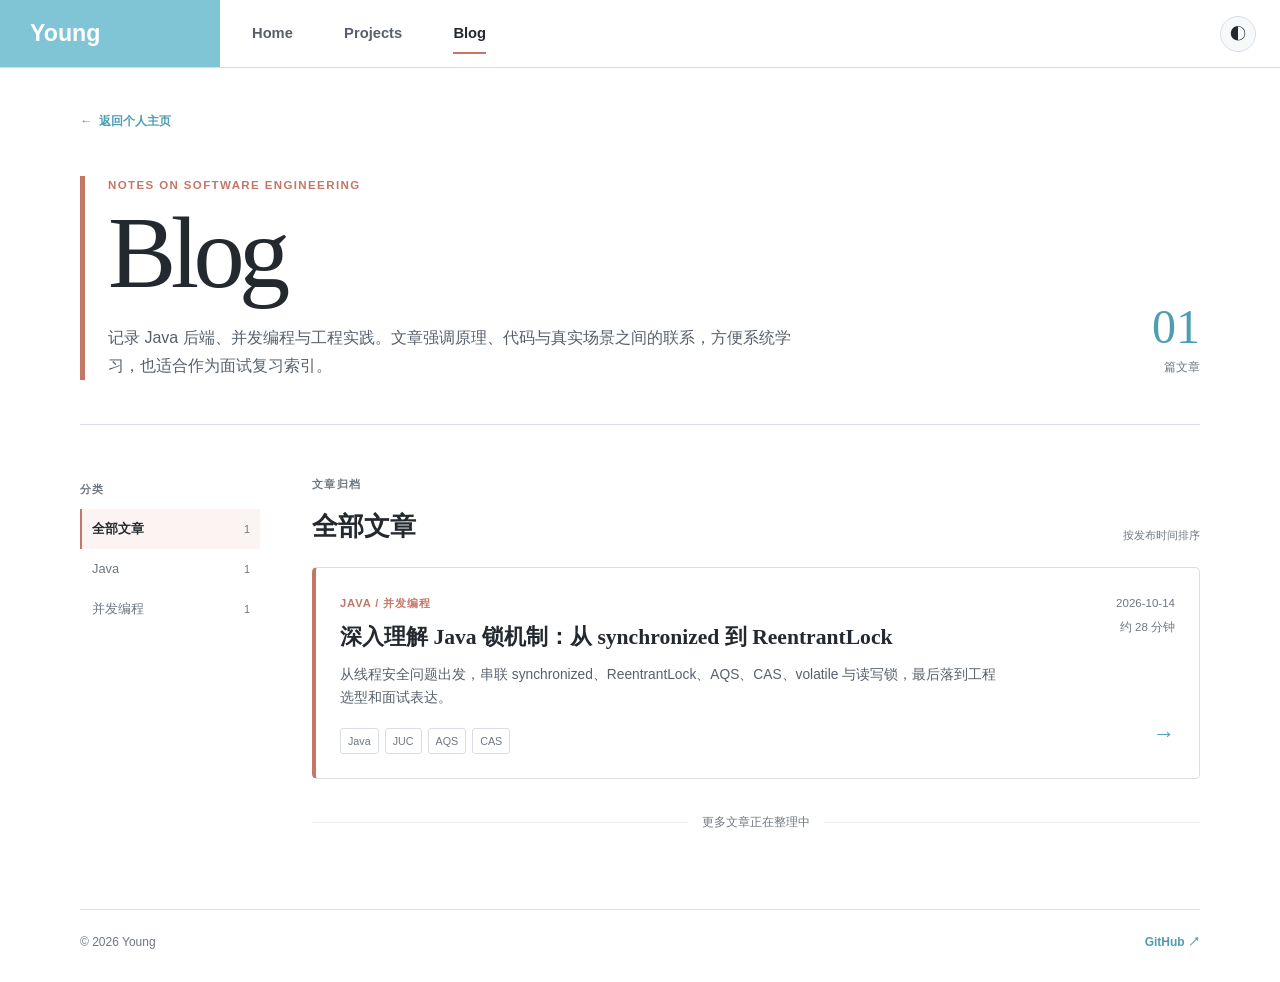
==== blog/index.html @ ed75a497 "update blog" ====
<!DOCTYPE html>
<html lang="zh-CN" data-theme="auto">
<head>
    <meta charset="UTF-8">
    <meta name="viewport" content="width=device-width, initial-scale=1.0">
    <meta name="description" content="Young 的技术博客，记录 Java 后端、并发编程与工程实践。">
    <meta name="theme-color" content="#7fc5d5">
    <title>Blog · Young</title>
    <link rel="stylesheet" href="blog.css">
    <script src="blog-index.js" defer></script>
</head>
<body class="blog-index-page">
    <header class="site-header">
        <a class="brand" href="../index.html">Young</a>
        <nav aria-label="博客导航">
            <a href="../index.html#about">Home</a>
            <a href="../index.html#projects">Projects</a>
            <a href="index.html" aria-current="page">Blog</a>
        </nav>
        <button class="theme-toggle" type="button" aria-label="切换深色模式" title="切换深色模式">
            <span class="theme-icon" aria-hidden="true">◐</span>
        </button>
    </header>

    <main class="blog-index-shell">
        <a class="blog-home-link" href="../index.html"><span aria-hidden="true">←</span> 返回个人主页</a>

        <header class="blog-index-hero">
            <div>
                <p class="blog-index-kicker">Notes on software engineering</p>
                <h1>Blog</h1>
                <p class="blog-index-lead">记录 Java 后端、并发编程与工程实践。文章强调原理、代码与真实场景之间的联系，方便系统学习，也适合作为面试复习索引。</p>
            </div>
            <div class="blog-index-stat" aria-label="博客统计">
                <strong>01</strong>
                <span>篇文章</span>
            </div>
        </header>

        <div class="blog-browser">
            <aside class="blog-categories" aria-label="文章分类">
                <p class="aside-label">分类</p>
                <a href="#articles" aria-current="page"><span>全部文章</span><b>1</b></a>
                <a href="#java"><span>Java</span><b>1</b></a>
                <a href="#concurrency"><span>并发编程</span><b>1</b></a>
            </aside>

            <section class="blog-list" id="articles" aria-labelledby="articles-title">
                <div class="blog-list-heading">
                    <div>
                        <p class="aside-label">文章归档</p>
                        <h2 id="articles-title">全部文章</h2>
                    </div>
                    <span>按发布时间排序</span>
                </div>

                <article class="post-card" id="java">
                    <a class="post-card__link" href="java-locks.html" aria-label="阅读《深入理解 Java 锁机制：从 synchronized 到 ReentrantLock》"></a>
                    <div class="post-card__content">
                        <div class="post-card__eyebrow" id="concurrency">Java / 并发编程</div>
                        <h3>深入理解 Java 锁机制：从 synchronized 到 ReentrantLock</h3>
                        <p>从线程安全问题出发，串联 synchronized、ReentrantLock、AQS、CAS、volatile 与读写锁，最后落到工程选型和面试表达。</p>
                        <div class="post-card__tags" aria-label="文章标签">
                            <span>Java</span>
                            <span>JUC</span>
                            <span>AQS</span>
                            <span>CAS</span>
                        </div>
                    </div>
                    <div class="post-card__meta">
                        <time datetime="2026-10-14">2026-10-14</time>
                        <span>约 28 分钟</span>
                        <i aria-hidden="true">→</i>
                    </div>
                </article>

                <div class="blog-list-end">
                    <span></span>
                    <p>更多文章正在整理中</p>
                    <span></span>
                </div>
            </section>
        </div>
    </main>

    <footer class="blog-index-footer">
        <span>© 2026 Young</span>
        <a href="https://github.com/winnielab" target="_blank" rel="noreferrer">GitHub <span aria-hidden="true">↗</span></a>
    </footer>
</body>
</html>
---- blog/blog.css ----
:root {
    color-scheme: light;
    --sidebar: #7fc5d5;
    --sidebar-deep: #4e9eb1;
    --accent: #c47767;
    --projects: #8c84bf;
    --text: #24292f;
    --text-soft: #57606a;
    --muted: #6e7781;
    --page: #ffffff;
    --surface: #f6f8fa;
    --surface-raised: #ffffff;
    --line: #d8dee4;
    --line-soft: #eaeef2;
    --code-bg: #161b22;
    --code-text: #e6edf3;
    --shadow: 0 7px 24px rgba(31, 35, 40, 0.07);
    --header-height: 68px;
    --article-width: 780px;
}

[data-theme="dark"] {
    color-scheme: dark;
    --sidebar: #56a4b7;
    --sidebar-deep: #79c6d7;
    --accent: #db8f80;
    --projects: #a79fd1;
    --text: #e6edf3;
    --text-soft: #b7bec8;
    --muted: #9198a1;
    --page: #0d1117;
    --surface: #161b22;
    --surface-raised: #0d1117;
    --line: #30363d;
    --line-soft: #21262d;
    --code-bg: #010409;
    --code-text: #e6edf3;
    --shadow: 0 8px 28px rgba(0, 0, 0, 0.24);
}

@media (prefers-color-scheme: dark) {
    [data-theme="auto"] {
        color-scheme: dark;
        --sidebar: #56a4b7;
        --sidebar-deep: #79c6d7;
        --accent: #db8f80;
        --projects: #a79fd1;
        --text: #e6edf3;
        --text-soft: #b7bec8;
        --muted: #9198a1;
        --page: #0d1117;
        --surface: #161b22;
        --surface-raised: #0d1117;
        --line: #30363d;
        --line-soft: #21262d;
        --code-bg: #010409;
        --code-text: #e6edf3;
        --shadow: 0 8px 28px rgba(0, 0, 0, 0.24);
    }
}

* {
    box-sizing: border-box;
}

html {
    scroll-behavior: smooth;
    scroll-padding-top: calc(var(--header-height) + 24px);
}

body {
    margin: 0;
    background: var(--page);
    color: var(--text);
    font-family: Arial, Helvetica, "PingFang SC", "Microsoft YaHei", sans-serif;
    font-size: 16px;
    line-height: 1.72;
    text-rendering: optimizeLegibility;
}

button,
input,
textarea,
select {
    font: inherit;
}

a {
    color: inherit;
    text-decoration: none;
}

a:hover {
    text-decoration: underline;
}

code {
    font-family: "SFMono-Regular", Consolas, "Liberation Mono", Menlo, monospace;
}

p code,
li code,
td code {
    padding: 0.12em 0.34em;
    border: 1px solid var(--line-soft);
    border-radius: 4px;
    background: var(--surface);
    color: var(--text);
    font-size: 0.88em;
    overflow-wrap: anywhere;
}

.reading-progress {
    position: fixed;
    z-index: 100;
    top: 0;
    left: 0;
    width: 100%;
    height: 3px;
    background: transparent;
}

.reading-progress span {
    display: block;
    width: 0;
    height: 100%;
    background: var(--accent);
    transition: width 80ms linear;
}

.site-header {
    position: sticky;
    z-index: 50;
    top: 0;
    display: grid;
    min-height: var(--header-height);
    grid-template-columns: 220px minmax(0, 1fr) auto;
    align-items: center;
    border-bottom: 1px solid var(--line);
    background: color-mix(in srgb, var(--page) 94%, transparent);
    backdrop-filter: blur(12px);
}

.brand {
    display: flex;
    height: 100%;
    align-items: center;
    padding: 0 30px;
    background: var(--sidebar);
    color: #fff;
    font-size: 1.45rem;
    font-weight: 700;
    line-height: 1;
}

.brand:hover {
    text-decoration: none;
}

.site-header nav {
    display: flex;
    gap: clamp(26px, 4vw, 52px);
    padding: 0 32px;
}

.site-header nav a {
    position: relative;
    color: var(--text-soft);
    font-size: 0.92rem;
    font-weight: 600;
}

.site-header nav a[aria-current="page"] {
    color: var(--text);
}

.site-header nav a[aria-current="page"]::after {
    position: absolute;
    right: 0;
    bottom: -8px;
    left: 0;
    height: 2px;
    background: var(--accent);
    content: "";
}

.theme-toggle {
    display: grid;
    width: 36px;
    height: 36px;
    margin-right: 24px;
    place-items: center;
    border: 1px solid var(--line);
    border-radius: 50%;
    background: var(--surface);
    color: var(--text);
    cursor: pointer;
}

.theme-toggle:hover {
    border-color: var(--sidebar-deep);
}

.article-shell {
    display: grid;
    width: min(1440px, 100%);
    min-height: calc(100vh - var(--header-height));
    grid-template-columns: 220px minmax(0, var(--article-width)) 220px;
    gap: clamp(32px, 4vw, 64px);
    margin: 0 auto;
    padding-right: 32px;
}

.toc-panel {
    position: sticky;
    top: var(--header-height);
    height: calc(100vh - var(--header-height));
    align-self: start;
    padding: 28px 22px 32px 30px;
    border-right: 1px solid var(--line-soft);
    overflow-y: auto;
    scrollbar-width: thin;
}

.toc-back {
    display: inline-flex;
    gap: 7px;
    align-items: center;
    margin-bottom: 28px;
    color: var(--sidebar-deep);
    font-size: 0.78rem;
    font-weight: 700;
}

.toc-title,
.aside-label {
    margin: 0 0 10px;
    color: var(--muted);
    font-size: 0.7rem;
    font-weight: 700;
    letter-spacing: 0.12em;
    text-transform: uppercase;
}

#toc {
    display: flex;
    flex-direction: column;
    gap: 2px;
}

#toc a {
    display: block;
    padding: 5px 9px;
    border-left: 2px solid transparent;
    color: var(--muted);
    font-size: 0.78rem;
    line-height: 1.4;
}

#toc a:hover {
    color: var(--text);
    text-decoration: none;
}

#toc a.is-active {
    border-left-color: var(--accent);
    background: color-mix(in srgb, var(--accent) 8%, transparent);
    color: var(--text);
    font-weight: 700;
}

#toc a[data-level="3"] {
    padding-left: 20px;
    font-size: 0.74rem;
}

.article-main {
    min-width: 0;
    padding: 64px 0 80px;
}

.article-header {
    position: relative;
    margin-bottom: 36px;
    padding-bottom: 32px;
    border-bottom: 1px solid var(--line);
}

.article-header::before {
    position: absolute;
    top: -64px;
    bottom: 0;
    left: -28px;
    width: 5px;
    background: var(--accent);
    content: "";
}

.article-kicker {
    margin-bottom: 13px;
    color: var(--accent);
    font-size: 0.76rem;
    font-weight: 700;
    letter-spacing: 0.1em;
    text-transform: uppercase;
}

.article-header h1 {
    max-width: 760px;
    margin: 0;
    font-family: Georgia, "Songti SC", "Times New Roman", serif;
    font-size: clamp(2rem, 4vw, 3.25rem);
    font-weight: 600;
    letter-spacing: -0.035em;
    line-height: 1.15;
}

.article-header h1 span {
    color: var(--text-soft);
}

.article-lead {
    max-width: 720px;
    margin: 22px 0 0;
    color: var(--text-soft);
    font-size: 1.08rem;
    line-height: 1.75;
}

.article-meta {
    display: flex;
    flex-wrap: wrap;
    gap: 7px 22px;
    margin-top: 22px;
    color: var(--muted);
    font-size: 0.78rem;
}

.article-meta span + span::before {
    margin-right: 22px;
    color: var(--line);
    content: "/";
}

.article-main section {
    margin-top: 74px;
}

.article-main section > h2 {
    position: relative;
    margin: 0 0 24px;
    color: var(--text);
    font-family: Georgia, "Songti SC", "Times New Roman", serif;
    font-size: 1.8rem;
    font-weight: 600;
    line-height: 1.35;
}

.article-main section > h2::before {
    position: absolute;
    top: 0.18em;
    bottom: 0.16em;
    left: -28px;
    width: 5px;
    background: var(--accent);
    content: "";
}

.article-main h3 {
    margin: 46px 0 14px;
    color: var(--text);
    font-size: 1.22rem;
    line-height: 1.42;
}

.article-main h4 {
    margin: 0 0 8px;
    font-size: 1rem;
}

.article-main p {
    margin: 0 0 18px;
    color: var(--text-soft);
}

.article-main strong {
    color: var(--text);
}

.article-main ul,
.article-main ol {
    margin: 0 0 22px;
    padding-left: 1.45rem;
    color: var(--text-soft);
}

.article-main li {
    margin: 8px 0;
    padding-left: 4px;
}

.article-note {
    margin: 28px 0;
    padding: 19px 22px;
    border: 1px solid color-mix(in srgb, var(--sidebar) 58%, var(--line));
    border-left: 4px solid var(--sidebar-deep);
    border-radius: 5px;
    background: color-mix(in srgb, var(--sidebar) 9%, var(--page));
}

.article-note strong {
    display: block;
    margin-bottom: 5px;
    font-size: 0.9rem;
}

.article-note p {
    margin: 0;
    font-size: 0.9rem;
}

.article-note--scope {
    margin-top: 0;
}

.article-note--warning {
    border-color: color-mix(in srgb, #e2ae37 58%, var(--line));
    border-left-color: #c18a0b;
    background: color-mix(in srgb, #e2ae37 10%, var(--page));
}

.concept-grid {
    display: grid;
    grid-template-columns: repeat(3, 1fr);
    gap: 14px;
    margin: 24px 0 30px;
}

.concept-card {
    position: relative;
    min-height: 175px;
    padding: 22px 18px 18px;
    border: 1px solid var(--line);
    border-radius: 5px;
    background: var(--surface-raised);
    transition: transform 160ms ease, border-color 160ms ease;
}

.concept-card:hover {
    border-color: var(--sidebar);
    transform: translateY(-2px);
}

.concept-index {
    display: block;
    margin-bottom: 18px;
    color: var(--sidebar-deep);
    font-family: Georgia, serif;
    font-size: 1.45rem;
}

.concept-card p {
    margin: 0;
    font-size: 0.84rem;
    line-height: 1.58;
}

.code-block {
    position: relative;
    margin: 25px 0 28px;
    border: 1px solid #30363d;
    border-radius: 6px;
    background: var(--code-bg);
    box-shadow: var(--shadow);
    overflow: hidden;
}

.code-block::before {
    display: flex;
    height: 38px;
    align-items: center;
    padding: 0 14px;
    border-bottom: 1px solid #30363d;
    color: #8b949e;
    font: 700 0.66rem/1 Arial, sans-serif;
    letter-spacing: 0.1em;
    text-transform: uppercase;
    content: attr(data-language);
}

.code-block pre {
    margin: 0;
    padding: 20px 22px 22px;
    overflow-x: auto;
    scrollbar-color: #484f58 transparent;
}

.code-block code {
    display: block;
    min-width: max-content;
    color: var(--code-text);
    font-size: 0.83rem;
    line-height: 1.62;
    tab-size: 4;
}

.copy-button {
    position: absolute;
    z-index: 2;
    top: 7px;
    right: 8px;
    min-width: 64px;
    padding: 5px 9px;
    border: 1px solid #484f58;
    border-radius: 4px;
    background: #21262d;
    color: #c9d1d9;
    font-size: 0.68rem;
    cursor: pointer;
}

.copy-button:hover {
    border-color: #8b949e;
    background: #30363d;
}

.copy-button.is-copied {
    border-color: #3fb950;
    color: #56d364;
}

.tok-comment { color: #8b949e; font-style: italic; }
.tok-string { color: #a5d6ff; }
.tok-number { color: #79c0ff; }
.tok-keyword { color: #ff7b72; }
.tok-type { color: #d2a8ff; }
.tok-annotation { color: #d2a8ff; }
.tok-method { color: #d2a8ff; }
.tok-literal { color: #79c0ff; }

.comparison-table-wrap {
    margin: 25px 0 30px;
    border: 1px solid var(--line);
    border-radius: 5px;
    overflow-x: auto;
}

.comparison-table {
    width: 100%;
    min-width: 620px;
    border-collapse: collapse;
    font-size: 0.85rem;
    line-height: 1.55;
}

.comparison-table th,
.comparison-table td {
    padding: 13px 15px;
    border-bottom: 1px solid var(--line-soft);
    text-align: left;
    vertical-align: top;
}

.comparison-table th {
    background: var(--surface);
    color: var(--text);
    font-size: 0.76rem;
    letter-spacing: 0.02em;
}

.comparison-table td {
    color: var(--text-soft);
}

.comparison-table tbody tr:last-child td {
    border-bottom: 0;
}

.tech-figure {
    margin: 30px 0 34px;
    padding: 18px;
    border: 1px solid var(--line);
    border-radius: 5px;
    background: var(--surface);
}

.tech-figure svg {
    display: block;
    width: 100%;
    height: auto;
}

.tech-figure figcaption {
    margin-top: 10px;
    color: var(--muted);
    font-size: 0.74rem;
    text-align: center;
}

.svg-card rect {
    fill: var(--surface-raised);
    stroke: var(--line);
}

.svg-card text {
    fill: var(--text);
    font: 600 14px Arial, sans-serif;
    text-anchor: middle;
}

.svg-card--accent rect {
    fill: color-mix(in srgb, var(--sidebar) 12%, var(--surface-raised));
    stroke: var(--sidebar-deep);
}

.svg-card--muted rect {
    fill: var(--surface);
    stroke: var(--line);
}

.svg-card .svg-small {
    fill: var(--muted);
    font-size: 11px;
    font-weight: 400;
}

.svg-line {
    fill: none;
    stroke: var(--text-soft);
    stroke-width: 1.5;
}

.svg-line--dashed {
    stroke-dasharray: 5 5;
}

.svg-arrow-fill {
    fill: var(--text-soft);
}

.svg-label {
    fill: var(--muted);
    font: 11px Arial, sans-serif;
    text-anchor: middle;
}

.scenario-list {
    display: grid;
    grid-template-columns: 1fr 1fr;
    gap: 14px;
    margin: 26px 0 34px;
}

.scenario-list article {
    display: grid;
    grid-template-columns: 34px 1fr;
    gap: 10px;
    padding: 18px;
    border: 1px solid var(--line);
    border-radius: 5px;
}

.scenario-list article > span {
    color: var(--accent);
    font-family: Georgia, serif;
    font-size: 1.05rem;
}

.scenario-list h3 {
    margin: 0 0 6px;
    font-size: 0.96rem;
}

.scenario-list p {
    margin: 0;
    font-size: 0.82rem;
    line-height: 1.6;
}

.section-intro {
    margin-bottom: 24px;
}

.qa-list {
    border-top: 1px solid var(--line);
}

.qa-list details {
    border-bottom: 1px solid var(--line);
}

.qa-list summary {
    display: flex;
    gap: 14px;
    align-items: baseline;
    padding: 18px 4px;
    color: var(--text);
    font-weight: 700;
    list-style: none;
    cursor: pointer;
}

.qa-list summary::-webkit-details-marker {
    display: none;
}

.qa-list summary span {
    flex: 0 0 26px;
    color: var(--accent);
    font-family: Georgia, serif;
    font-size: 0.92rem;
}

.qa-list summary::after {
    margin-left: auto;
    color: var(--muted);
    content: "+";
}

.qa-list details[open] summary::after {
    content: "−";
}

.qa-list details > div {
    padding: 0 44px 8px;
}

.qa-list details p {
    margin-bottom: 12px;
    font-size: 0.91rem;
}

.article-footer {
    display: flex;
    justify-content: space-between;
    align-items: center;
    gap: 20px;
    margin-top: 76px;
    padding-top: 24px;
    border-top: 1px solid var(--line);
}

.article-footer div {
    display: flex;
    flex-direction: column;
}

.article-footer strong {
    font-size: 0.9rem;
}

.article-footer span {
    color: var(--muted);
    font-size: 0.76rem;
}

.article-footer a {
    color: var(--sidebar-deep);
    font-size: 0.82rem;
    font-weight: 700;
}

.article-aside {
    position: sticky;
    top: calc(var(--header-height) + 32px);
    height: max-content;
    padding-top: 64px;
}

.aside-card {
    margin-bottom: 16px;
    padding: 18px;
    border: 1px solid var(--line);
    border-radius: 5px;
    background: var(--surface-raised);
}

.aside-card p {
    margin: 4px 0;
    color: var(--text-soft);
    font-size: 0.79rem;
}

.aside-card i {
    display: block;
    height: 18px;
    color: var(--line);
    font-style: normal;
    line-height: 18px;
}

.aside-card--tags > div {
    display: flex;
    flex-wrap: wrap;
    gap: 6px;
}

.aside-card--tags span:not(.aside-label) {
    padding: 3px 7px;
    border: 1px solid var(--line);
    border-radius: 3px;
    color: var(--muted);
    font-size: 0.68rem;
}

.back-to-top {
    position: fixed;
    z-index: 30;
    right: 22px;
    bottom: 22px;
    display: grid;
    width: 40px;
    height: 40px;
    place-items: center;
    border: 1px solid var(--line);
    border-radius: 50%;
    background: var(--surface-raised);
    box-shadow: var(--shadow);
    color: var(--text);
    cursor: pointer;
    opacity: 0;
    pointer-events: none;
    transform: translateY(8px);
    transition: opacity 160ms ease, transform 160ms ease;
}

.back-to-top.is-visible {
    opacity: 1;
    pointer-events: auto;
    transform: translateY(0);
}

/* Blog index */
.blog-index-page {
    min-height: 100vh;
}

.blog-index-shell {
    width: min(1120px, calc(100% - 48px));
    min-height: calc(100vh - var(--header-height) - 92px);
    margin: 0 auto;
    padding: 38px 0 76px;
}

.blog-home-link {
    display: inline-flex;
    gap: 7px;
    align-items: center;
    color: var(--sidebar-deep);
    font-size: 0.78rem;
    font-weight: 700;
}

.blog-index-hero {
    position: relative;
    display: grid;
    grid-template-columns: minmax(0, 1fr) 120px;
    gap: 48px;
    align-items: end;
    margin-top: 42px;
    padding: 0 0 44px 28px;
    border-bottom: 1px solid var(--line);
}

.blog-index-hero::before {
    position: absolute;
    top: 0;
    bottom: 44px;
    left: 0;
    width: 5px;
    background: var(--accent);
    content: "";
}

.blog-index-kicker {
    margin: 0 0 8px;
    color: var(--accent);
    font-size: 0.72rem;
    font-weight: 700;
    letter-spacing: 0.12em;
    text-transform: uppercase;
}

.blog-index-hero h1 {
    margin: 0;
    font-family: Georgia, "Songti SC", "Times New Roman", serif;
    font-size: clamp(3.2rem, 8vw, 6.4rem);
    font-weight: 500;
    letter-spacing: -0.055em;
    line-height: 0.98;
}

.blog-index-lead {
    max-width: 700px;
    margin: 20px 0 0;
    color: var(--text-soft);
    font-size: 1rem;
    line-height: 1.75;
}

.blog-index-stat {
    display: flex;
    flex-direction: column;
    align-items: flex-end;
    padding-bottom: 2px;
}

.blog-index-stat strong {
    color: var(--sidebar-deep);
    font-family: Georgia, serif;
    font-size: 3rem;
    font-weight: 400;
    line-height: 1;
}

.blog-index-stat span {
    margin-top: 7px;
    color: var(--muted);
    font-size: 0.72rem;
}

.blog-browser {
    display: grid;
    grid-template-columns: 180px minmax(0, 1fr);
    gap: 52px;
    margin-top: 50px;
}

.blog-categories {
    align-self: start;
    padding-top: 5px;
}

.blog-categories a {
    display: flex;
    justify-content: space-between;
    align-items: center;
    gap: 16px;
    padding: 9px 10px;
    border-left: 2px solid transparent;
    color: var(--muted);
    font-size: 0.8rem;
}

.blog-categories a:hover {
    background: var(--surface);
    color: var(--text);
    text-decoration: none;
}

.blog-categories a[aria-current="page"] {
    border-left-color: var(--accent);
    background: color-mix(in srgb, var(--accent) 8%, transparent);
    color: var(--text);
    font-weight: 700;
}

.blog-categories b {
    color: var(--muted);
    font-size: 0.68rem;
    font-weight: 400;
}

.blog-list {
    min-width: 0;
}

.blog-list-heading {
    display: flex;
    justify-content: space-between;
    align-items: end;
    gap: 20px;
    margin-bottom: 18px;
}

.blog-list-heading h2 {
    margin: 0;
    font-family: Georgia, "Songti SC", "Times New Roman", serif;
    font-size: 1.65rem;
    font-weight: 600;
}

.blog-list-heading > span {
    padding-bottom: 4px;
    color: var(--muted);
    font-size: 0.7rem;
}

.post-card {
    position: relative;
    display: grid;
    grid-template-columns: minmax(0, 1fr) 118px;
    gap: 26px;
    padding: 26px 24px 24px;
    border: 1px solid var(--line);
    border-left: 4px solid var(--accent);
    border-radius: 5px;
    background: var(--surface-raised);
    transition: border-color 160ms ease, box-shadow 160ms ease, transform 160ms ease;
}

.post-card:hover {
    border-color: color-mix(in srgb, var(--accent) 65%, var(--line));
    box-shadow: var(--shadow);
    transform: translateY(-2px);
}

.post-card__link {
    position: absolute;
    z-index: 1;
    inset: 0;
    border-radius: inherit;
}

.post-card__link:focus-visible {
    outline: 3px solid var(--sidebar-deep);
    outline-offset: 3px;
}

.post-card__eyebrow {
    margin-bottom: 8px;
    color: var(--accent);
    font-size: 0.7rem;
    font-weight: 700;
    letter-spacing: 0.08em;
    text-transform: uppercase;
}

.post-card h3 {
    max-width: 620px;
    margin: 0;
    color: var(--text);
    font-family: Georgia, "Songti SC", "Times New Roman", serif;
    font-size: 1.35rem;
    line-height: 1.4;
}

.post-card__content > p {
    max-width: 660px;
    margin: 12px 0 0;
    color: var(--text-soft);
    font-size: 0.86rem;
    line-height: 1.66;
}

.post-card__tags {
    display: flex;
    flex-wrap: wrap;
    gap: 6px;
    margin-top: 18px;
}

.post-card__tags span {
    padding: 3px 7px;
    border: 1px solid var(--line);
    border-radius: 3px;
    color: var(--muted);
    font-size: 0.67rem;
}

.post-card__meta {
    display: flex;
    flex-direction: column;
    align-items: flex-end;
    color: var(--muted);
    font-size: 0.72rem;
    text-align: right;
}

.post-card__meta span {
    margin-top: 4px;
}

.post-card__meta i {
    margin-top: auto;
    color: var(--sidebar-deep);
    font-size: 1.4rem;
    font-style: normal;
    transition: transform 160ms ease;
}

.post-card:hover .post-card__meta i {
    transform: translateX(4px);
}

.blog-list-end {
    display: grid;
    grid-template-columns: 1fr auto 1fr;
    gap: 14px;
    align-items: center;
    margin-top: 34px;
}

.blog-list-end span {
    height: 1px;
    background: var(--line-soft);
}

.blog-list-end p {
    margin: 0;
    color: var(--muted);
    font-size: 0.72rem;
}

.blog-index-footer {
    display: flex;
    width: min(1120px, calc(100% - 48px));
    justify-content: space-between;
    gap: 20px;
    margin: 0 auto;
    padding: 22px 0 30px;
    border-top: 1px solid var(--line);
    color: var(--muted);
    font-size: 0.75rem;
}

.blog-index-footer a {
    color: var(--sidebar-deep);
    font-weight: 700;
}

@media (max-width: 1180px) {
    .article-shell {
        grid-template-columns: 205px minmax(0, var(--article-width));
        justify-content: center;
        gap: 38px;
        padding-right: 28px;
    }

    .site-header {
        grid-template-columns: 205px minmax(0, 1fr) auto;
    }

    .article-aside {
        display: none;
    }
}

@media (max-width: 820px) {
    :root {
        --header-height: 62px;
    }

    .site-header {
        grid-template-columns: auto minmax(0, 1fr) auto;
    }

    .brand {
        padding: 0 20px;
        font-size: 1.22rem;
    }

    .site-header nav {
        gap: 20px;
        justify-content: flex-end;
        padding: 0 14px;
        overflow: hidden;
    }

    .site-header nav a {
        font-size: 0.82rem;
    }

    .theme-toggle {
        width: 34px;
        height: 34px;
        margin-right: 14px;
    }

    .article-shell {
        display: block;
        padding: 0;
    }

    .toc-panel {
        position: static;
        height: auto;
        padding: 16px 20px;
        border-right: 0;
        border-bottom: 1px solid var(--line);
    }

    .toc-back,
    .toc-title {
        display: none;
    }

    #toc {
        flex-flow: row nowrap;
        gap: 7px;
        overflow-x: auto;
        scrollbar-width: none;
    }

    #toc::-webkit-scrollbar {
        display: none;
    }

    #toc a,
    #toc a[data-level="3"] {
        flex: 0 0 auto;
        padding: 5px 10px;
        border: 1px solid var(--line);
        border-radius: 999px;
        font-size: 0.72rem;
    }

    #toc a[data-level="3"] {
        display: none;
    }

    #toc a.is-active {
        border-color: var(--accent);
    }

    .article-main {
        width: min(100%, 760px);
        margin: 0 auto;
        padding: 46px 24px 60px;
    }

    .article-header::before,
    .article-main section > h2::before {
        left: -24px;
    }

    .blog-index-shell {
        width: min(100% - 40px, 720px);
        padding-top: 28px;
    }

    .blog-index-hero {
        margin-top: 32px;
    }

    .blog-browser {
        grid-template-columns: 1fr;
        gap: 28px;
        margin-top: 36px;
    }

    .blog-categories {
        display: flex;
        gap: 7px;
        padding: 0;
        overflow-x: auto;
        scrollbar-width: none;
    }

    .blog-categories::-webkit-scrollbar,
    .blog-categories .aside-label {
        display: none;
    }

    .blog-categories a,
    .blog-categories a[aria-current="page"] {
        flex: 0 0 auto;
        gap: 9px;
        padding: 6px 11px;
        border: 1px solid var(--line);
        border-radius: 999px;
    }

    .blog-categories a[aria-current="page"] {
        border-color: var(--accent);
    }
}

@media (max-width: 620px) {
    body {
        font-size: 15px;
    }

    .site-header nav a:nth-child(2) {
        display: none;
    }

    .article-main {
        padding: 38px 20px 52px;
    }

    .article-header::before,
    .article-main section > h2::before {
        left: -20px;
        width: 4px;
    }

    .article-header h1 {
        font-size: 2rem;
        letter-spacing: -0.025em;
    }

    .article-header h1 br {
        display: none;
    }

    .article-lead {
        font-size: 0.98rem;
    }

    .article-meta {
        display: grid;
        gap: 4px;
    }

    .article-meta span + span::before {
        content: none;
    }

    .article-main section {
        margin-top: 58px;
    }

    .article-main section > h2 {
        font-size: 1.5rem;
    }

    .concept-grid,
    .scenario-list {
        grid-template-columns: 1fr;
    }

    .concept-card {
        min-height: 0;
    }

    .code-block {
        margin-right: -20px;
        margin-left: -20px;
        border-right: 0;
        border-left: 0;
        border-radius: 0;
    }

    .code-block pre {
        padding: 18px 20px 20px;
    }

    .code-block code {
        font-size: 0.77rem;
    }

    .tech-figure {
        margin-right: -8px;
        margin-left: -8px;
        padding: 8px;
        overflow-x: auto;
    }

    .tech-figure svg {
        min-width: 650px;
    }

    .qa-list summary {
        font-size: 0.92rem;
    }

    .qa-list details > div {
        padding-right: 12px;
        padding-left: 40px;
    }

    .article-footer {
        align-items: flex-start;
        flex-direction: column;
    }

    .blog-index-shell {
        width: calc(100% - 40px);
        padding-bottom: 54px;
    }

    .blog-index-hero {
        grid-template-columns: 1fr;
        gap: 24px;
        padding: 0 0 32px 20px;
    }

    .blog-index-hero::before {
        bottom: 32px;
        width: 4px;
    }

    .blog-index-hero h1 {
        font-size: 3.9rem;
    }

    .blog-index-lead {
        font-size: 0.92rem;
    }

    .blog-index-stat {
        align-items: flex-start;
    }

    .blog-index-stat strong {
        font-size: 2.3rem;
    }

    .blog-list-heading {
        align-items: flex-start;
        flex-direction: column;
        gap: 5px;
    }

    .post-card {
        grid-template-columns: 1fr;
        gap: 20px;
        padding: 22px 19px;
    }

    .post-card__meta {
        align-items: center;
        flex-direction: row;
        gap: 14px;
        text-align: left;
    }

    .post-card__meta span {
        margin: 0;
    }

    .post-card__meta i {
        margin: 0 0 0 auto;
    }

    .blog-index-footer {
        width: calc(100% - 40px);
    }
}

@media (prefers-reduced-motion: reduce) {
    html {
        scroll-behavior: auto;
    }

    *,
    *::before,
    *::after {
        scroll-behavior: auto !important;
        transition-duration: 0.01ms !important;
    }
}
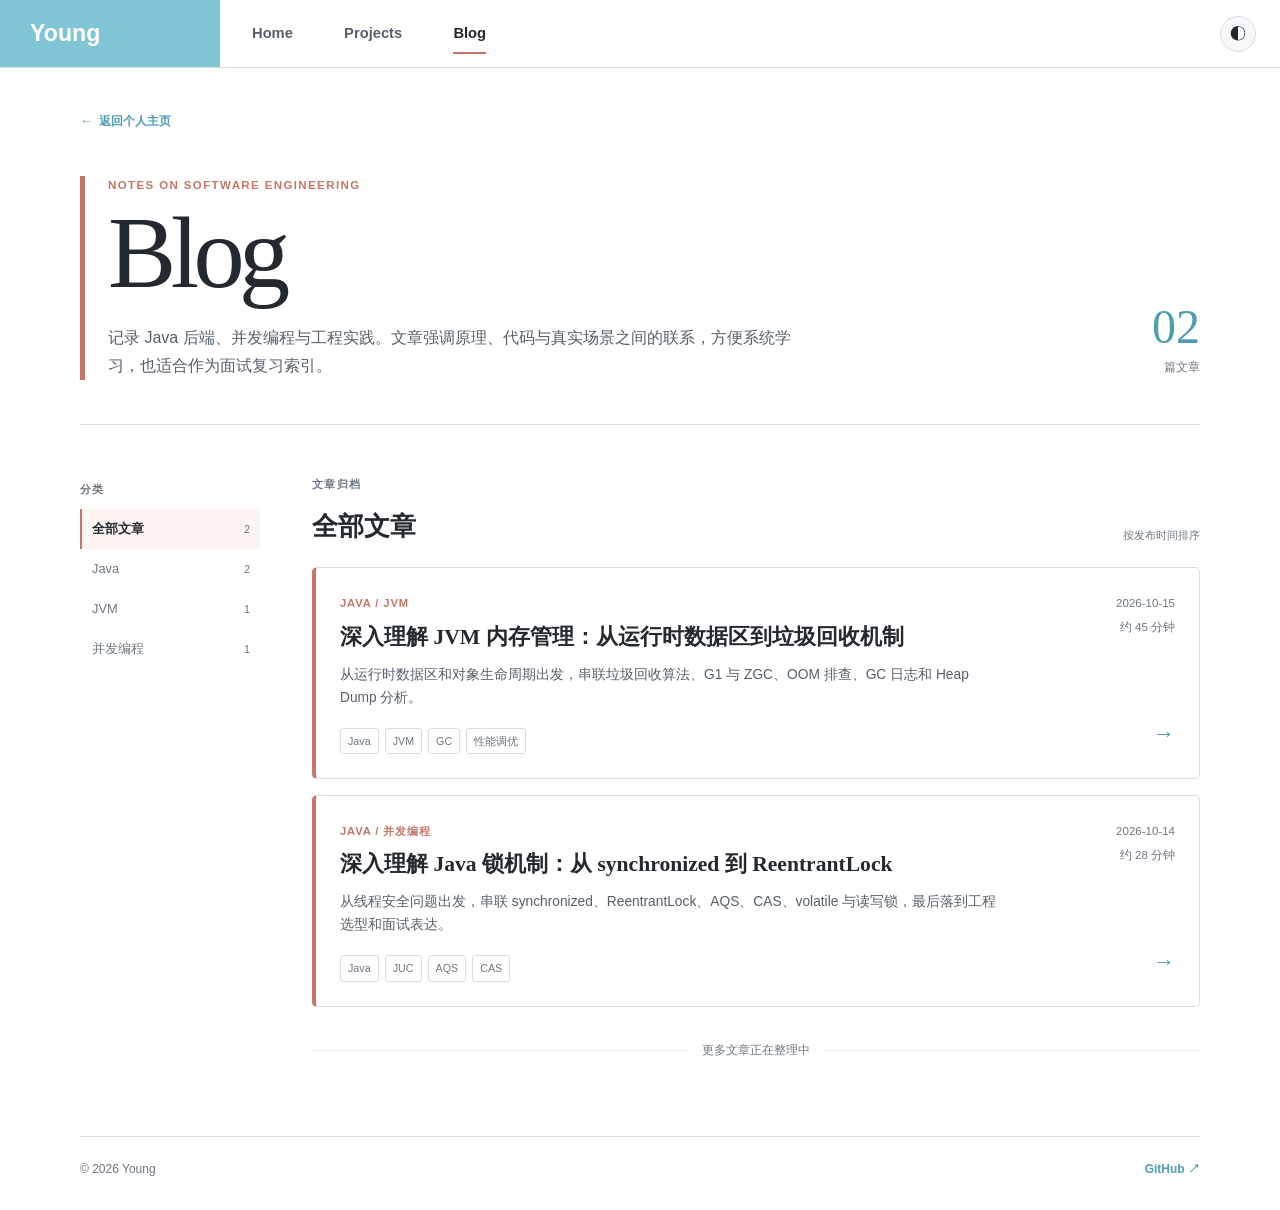
==== commit 613b1e3b: "update blog" ====
--- a/blog/index.html
+++ b/blog/index.html
@@ -6,16 +6,16 @@
     <meta name="description" content="Young 的技术博客，记录 Java 后端、并发编程与工程实践。">
     <meta name="theme-color" content="#7fc5d5">
     <title>Blog · Young</title>
-    <link rel="stylesheet" href="blog.css">
+    <link rel="stylesheet" href="blog.css?v=20261015">
     <script src="blog-index.js" defer></script>
 </head>
 <body class="blog-index-page">
     <header class="site-header">
-        <a class="brand" href="../index.html">Young</a>
+        <a class="brand" href="/index.html">Young</a>
         <nav aria-label="博客导航">
-            <a href="../index.html#about">Home</a>
-            <a href="../index.html#projects">Projects</a>
-            <a href="index.html" aria-current="page">Blog</a>
+            <a href="/index.html#about">Home</a>
+            <a href="/index.html#projects">Projects</a>
+            <a href="/blog/index.html" aria-current="page">Blog</a>
         </nav>
         <button class="theme-toggle" type="button" aria-label="切换深色模式" title="切换深色模式">
             <span class="theme-icon" aria-hidden="true">◐</span>
@@ -23,7 +23,7 @@
     </header>
 
     <main class="blog-index-shell">
-        <a class="blog-home-link" href="../index.html"><span aria-hidden="true">←</span> 返回个人主页</a>
+        <a class="blog-home-link" href="/index.html"><span aria-hidden="true">←</span> 返回个人主页</a>
 
         <header class="blog-index-hero">
             <div>
@@ -32,7 +32,7 @@
                 <p class="blog-index-lead">记录 Java 后端、并发编程与工程实践。文章强调原理、代码与真实场景之间的联系，方便系统学习，也适合作为面试复习索引。</p>
             </div>
             <div class="blog-index-stat" aria-label="博客统计">
-                <strong>01</strong>
+                <strong>02</strong>
                 <span>篇文章</span>
             </div>
         </header>
@@ -40,8 +40,9 @@
         <div class="blog-browser">
             <aside class="blog-categories" aria-label="文章分类">
                 <p class="aside-label">分类</p>
-                <a href="#articles" aria-current="page"><span>全部文章</span><b>1</b></a>
-                <a href="#java"><span>Java</span><b>1</b></a>
+                <a href="#articles" aria-current="page"><span>全部文章</span><b>2</b></a>
+                <a href="#articles"><span>Java</span><b>2</b></a>
+                <a href="#jvm"><span>JVM</span><b>1</b></a>
                 <a href="#concurrency"><span>并发编程</span><b>1</b></a>
             </aside>
 
@@ -54,8 +55,26 @@
                     <span>按发布时间排序</span>
                 </div>
 
-                <article class="post-card" id="java">
-                    <a class="post-card__link" href="java-locks.html" aria-label="阅读《深入理解 Java 锁机制：从 synchronized 到 ReentrantLock》"></a>
+                <a class="post-card" id="jvm" href="/blog/jvm-memory-management.html" aria-label="阅读《深入理解 JVM 内存管理：从运行时数据区到垃圾回收机制》">
+                    <div class="post-card__content">
+                        <div class="post-card__eyebrow">Java / JVM</div>
+                        <h3>深入理解 JVM 内存管理：从运行时数据区到垃圾回收机制</h3>
+                        <p>从运行时数据区和对象生命周期出发，串联垃圾回收算法、G1 与 ZGC、OOM 排查、GC 日志和 Heap Dump 分析。</p>
+                        <div class="post-card__tags" aria-label="文章标签">
+                            <span>Java</span>
+                            <span>JVM</span>
+                            <span>GC</span>
+                            <span>性能调优</span>
+                        </div>
+                    </div>
+                    <div class="post-card__meta">
+                        <time datetime="2026-10-15">2026-10-15</time>
+                        <span>约 45 分钟</span>
+                        <i aria-hidden="true">→</i>
+                    </div>
+                </a>
+
+                <a class="post-card" id="java-locks" href="/blog/java-locks.html" aria-label="阅读《深入理解 Java 锁机制：从 synchronized 到 ReentrantLock》">
                     <div class="post-card__content">
                         <div class="post-card__eyebrow" id="concurrency">Java / 并发编程</div>
                         <h3>深入理解 Java 锁机制：从 synchronized 到 ReentrantLock</h3>
@@ -72,7 +91,7 @@
                         <span>约 28 分钟</span>
                         <i aria-hidden="true">→</i>
                     </div>
-                </article>
+                </a>
 
                 <div class="blog-list-end">
                     <span></span>
--- a/blog/blog.css
+++ b/blog/blog.css
@@ -996,23 +996,23 @@
     border-left: 4px solid var(--accent);
     border-radius: 5px;
     background: var(--surface-raised);
+    color: inherit;
+    text-decoration: none;
     transition: border-color 160ms ease, box-shadow 160ms ease, transform 160ms ease;
 }
 
 .post-card:hover {
     border-color: color-mix(in srgb, var(--accent) 65%, var(--line));
     box-shadow: var(--shadow);
+    text-decoration: none;
     transform: translateY(-2px);
 }
 
-.post-card__link {
-    position: absolute;
-    z-index: 1;
-    inset: 0;
-    border-radius: inherit;
-}
-
-.post-card__link:focus-visible {
+.post-card + .post-card {
+    margin-top: 16px;
+}
+
+.post-card:focus-visible {
     outline: 3px solid var(--sidebar-deep);
     outline-offset: 3px;
 }
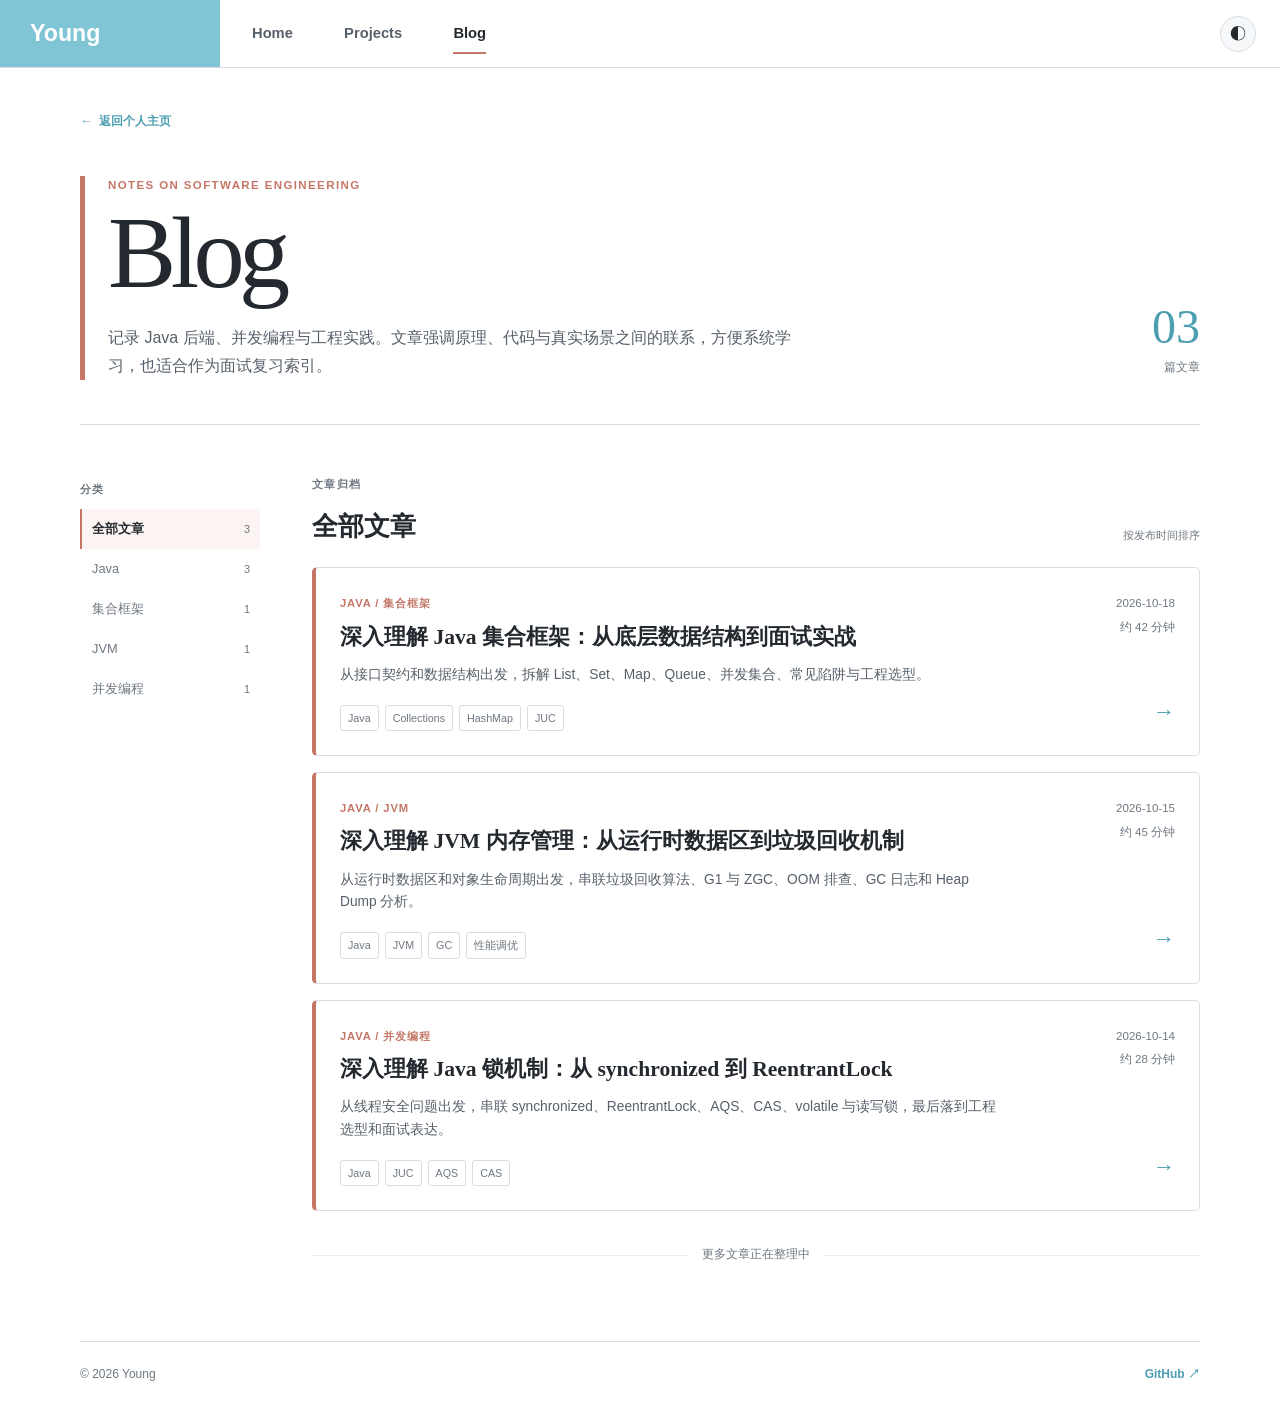
==== commit baf8faff: "update blog" ====
--- a/blog/index.html
+++ b/blog/index.html
@@ -32,7 +32,7 @@
                 <p class="blog-index-lead">记录 Java 后端、并发编程与工程实践。文章强调原理、代码与真实场景之间的联系，方便系统学习，也适合作为面试复习索引。</p>
             </div>
             <div class="blog-index-stat" aria-label="博客统计">
-                <strong>02</strong>
+                <strong>03</strong>
                 <span>篇文章</span>
             </div>
         </header>
@@ -40,8 +40,9 @@
         <div class="blog-browser">
             <aside class="blog-categories" aria-label="文章分类">
                 <p class="aside-label">分类</p>
-                <a href="#articles" aria-current="page"><span>全部文章</span><b>2</b></a>
-                <a href="#articles"><span>Java</span><b>2</b></a>
+                <a href="#articles" aria-current="page"><span>全部文章</span><b>3</b></a>
+                <a href="#articles"><span>Java</span><b>3</b></a>
+                <a href="#collections"><span>集合框架</span><b>1</b></a>
                 <a href="#jvm"><span>JVM</span><b>1</b></a>
                 <a href="#concurrency"><span>并发编程</span><b>1</b></a>
             </aside>
@@ -54,6 +55,25 @@
                     </div>
                     <span>按发布时间排序</span>
                 </div>
+
+                <a class="post-card" id="collections" href="/blog/java-collections.html" aria-label="阅读《深入理解 Java 集合框架：从底层数据结构到面试实战》">
+                    <div class="post-card__content">
+                        <div class="post-card__eyebrow">Java / 集合框架</div>
+                        <h3>深入理解 Java 集合框架：从底层数据结构到面试实战</h3>
+                        <p>从接口契约和数据结构出发，拆解 List、Set、Map、Queue、并发集合、常见陷阱与工程选型。</p>
+                        <div class="post-card__tags" aria-label="文章标签">
+                            <span>Java</span>
+                            <span>Collections</span>
+                            <span>HashMap</span>
+                            <span>JUC</span>
+                        </div>
+                    </div>
+                    <div class="post-card__meta">
+                        <time datetime="2026-10-18">2026-10-18</time>
+                        <span>约 42 分钟</span>
+                        <i aria-hidden="true">→</i>
+                    </div>
+                </a>
 
                 <a class="post-card" id="jvm" href="/blog/jvm-memory-management.html" aria-label="阅读《深入理解 JVM 内存管理：从运行时数据区到垃圾回收机制》">
                     <div class="post-card__content">
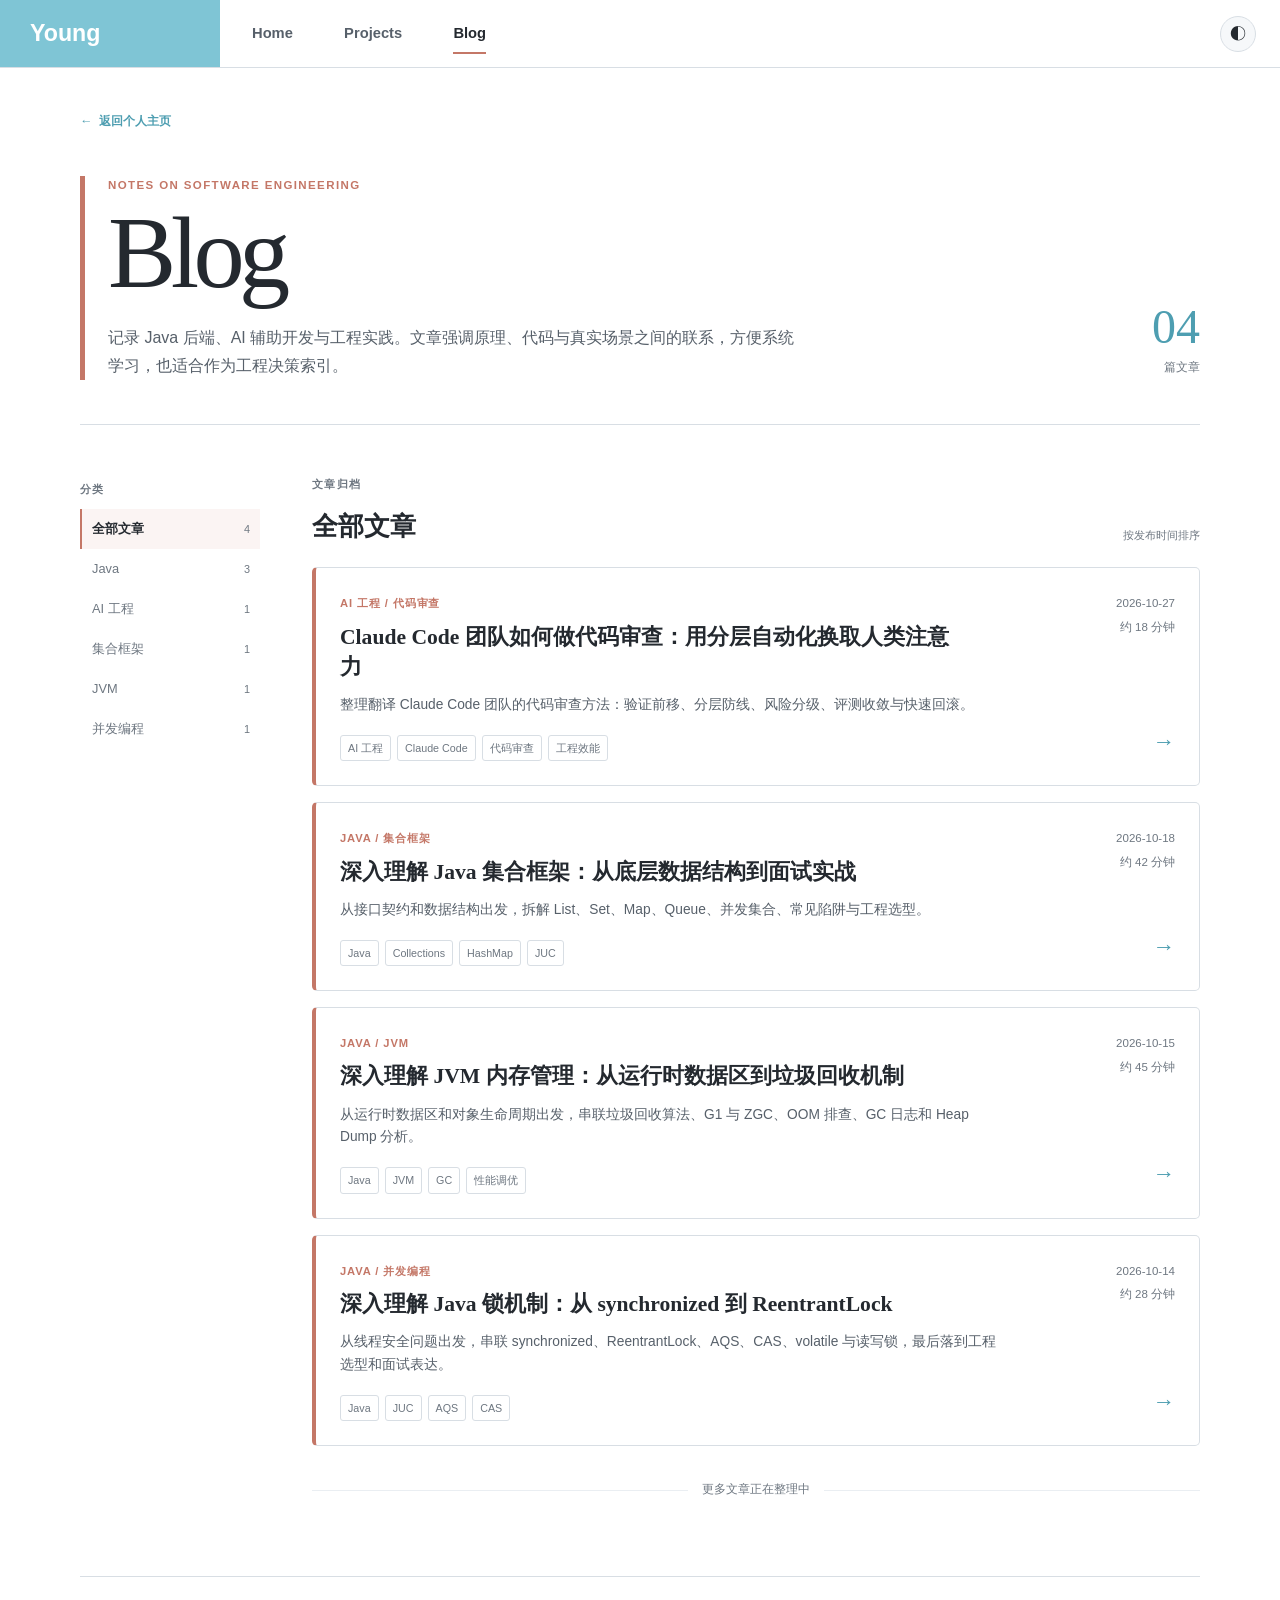
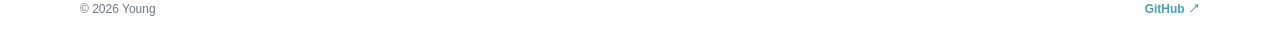
==== commit 1caa1d49: "AI review blog" ====
--- a/blog/index.html
+++ b/blog/index.html
@@ -3,10 +3,10 @@
 <head>
     <meta charset="UTF-8">
     <meta name="viewport" content="width=device-width, initial-scale=1.0">
-    <meta name="description" content="Young 的技术博客，记录 Java 后端、并发编程与工程实践。">
+    <meta name="description" content="Young 的技术博客，记录 Java 后端、AI 辅助开发与工程实践。">
     <meta name="theme-color" content="#7fc5d5">
     <title>Blog · Young</title>
-    <link rel="stylesheet" href="blog.css?v=20261015">
+    <link rel="stylesheet" href="blog.css?v=20261027">
     <script src="blog-index.js" defer></script>
 </head>
 <body class="blog-index-page">
@@ -29,10 +29,10 @@
             <div>
                 <p class="blog-index-kicker">Notes on software engineering</p>
                 <h1>Blog</h1>
-                <p class="blog-index-lead">记录 Java 后端、并发编程与工程实践。文章强调原理、代码与真实场景之间的联系，方便系统学习，也适合作为面试复习索引。</p>
+                <p class="blog-index-lead">记录 Java 后端、AI 辅助开发与工程实践。文章强调原理、代码与真实场景之间的联系，方便系统学习，也适合作为工程决策索引。</p>
             </div>
             <div class="blog-index-stat" aria-label="博客统计">
-                <strong>03</strong>
+                <strong>04</strong>
                 <span>篇文章</span>
             </div>
         </header>
@@ -40,8 +40,9 @@
         <div class="blog-browser">
             <aside class="blog-categories" aria-label="文章分类">
                 <p class="aside-label">分类</p>
-                <a href="#articles" aria-current="page"><span>全部文章</span><b>3</b></a>
+                <a href="#articles" aria-current="page"><span>全部文章</span><b>4</b></a>
                 <a href="#articles"><span>Java</span><b>3</b></a>
+                <a href="#ai-engineering"><span>AI 工程</span><b>1</b></a>
                 <a href="#collections"><span>集合框架</span><b>1</b></a>
                 <a href="#jvm"><span>JVM</span><b>1</b></a>
                 <a href="#concurrency"><span>并发编程</span><b>1</b></a>
@@ -55,6 +56,25 @@
                     </div>
                     <span>按发布时间排序</span>
                 </div>
+
+                <a class="post-card" id="ai-engineering" href="/blog/claude-code-team-code-review.html" aria-label="阅读《Claude Code 团队如何做代码审查：用分层自动化换取人类注意力》">
+                    <div class="post-card__content">
+                        <div class="post-card__eyebrow">AI 工程 / 代码审查</div>
+                        <h3>Claude Code 团队如何做代码审查：用分层自动化换取人类注意力</h3>
+                        <p>整理翻译 Claude Code 团队的代码审查方法：验证前移、分层防线、风险分级、评测收敛与快速回滚。</p>
+                        <div class="post-card__tags" aria-label="文章标签">
+                            <span>AI 工程</span>
+                            <span>Claude Code</span>
+                            <span>代码审查</span>
+                            <span>工程效能</span>
+                        </div>
+                    </div>
+                    <div class="post-card__meta">
+                        <time datetime="2026-10-27">2026-10-27</time>
+                        <span>约 18 分钟</span>
+                        <i aria-hidden="true">→</i>
+                    </div>
+                </a>
 
                 <a class="post-card" id="collections" href="/blog/java-collections.html" aria-label="阅读《深入理解 Java 集合框架：从底层数据结构到面试实战》">
                     <div class="post-card__content">
--- a/blog/blog.css
+++ b/blog/blog.css
@@ -342,6 +342,11 @@
     content: "/";
 }
 
+.article-tag-links a {
+    color: var(--sidebar-deep);
+    font-weight: 700;
+}
+
 .article-main section {
     margin-top: 74px;
 }
@@ -397,6 +402,22 @@
 .article-main li {
     margin: 8px 0;
     padding-left: 4px;
+}
+
+.reference-list a {
+    color: var(--sidebar-deep);
+    font-weight: 650;
+    overflow-wrap: anywhere;
+}
+
+.reference-list a::after {
+    margin-left: 0.28em;
+    font-size: 0.78em;
+    content: "↗";
+}
+
+.source-disclosure {
+    margin-top: 30px;
 }
 
 .article-note {
@@ -590,6 +611,21 @@
     height: auto;
 }
 
+.tech-figure--media {
+    padding: 12px;
+}
+
+.tech-figure--media img {
+    display: block;
+    width: 100%;
+    height: auto;
+    border-radius: 3px;
+}
+
+.tech-figure--cover {
+    margin-top: 34px;
+}
+
 .tech-figure figcaption {
     margin-top: 10px;
     color: var(--muted);
@@ -795,12 +831,19 @@
     gap: 6px;
 }
 
-.aside-card--tags span:not(.aside-label) {
+.aside-card--tags span:not(.aside-label),
+.aside-card--tags a {
     padding: 3px 7px;
     border: 1px solid var(--line);
     border-radius: 3px;
     color: var(--muted);
     font-size: 0.68rem;
+}
+
+.aside-card--tags a:hover {
+    border-color: var(--sidebar-deep);
+    color: var(--sidebar-deep);
+    text-decoration: none;
 }
 
 .back-to-top {
